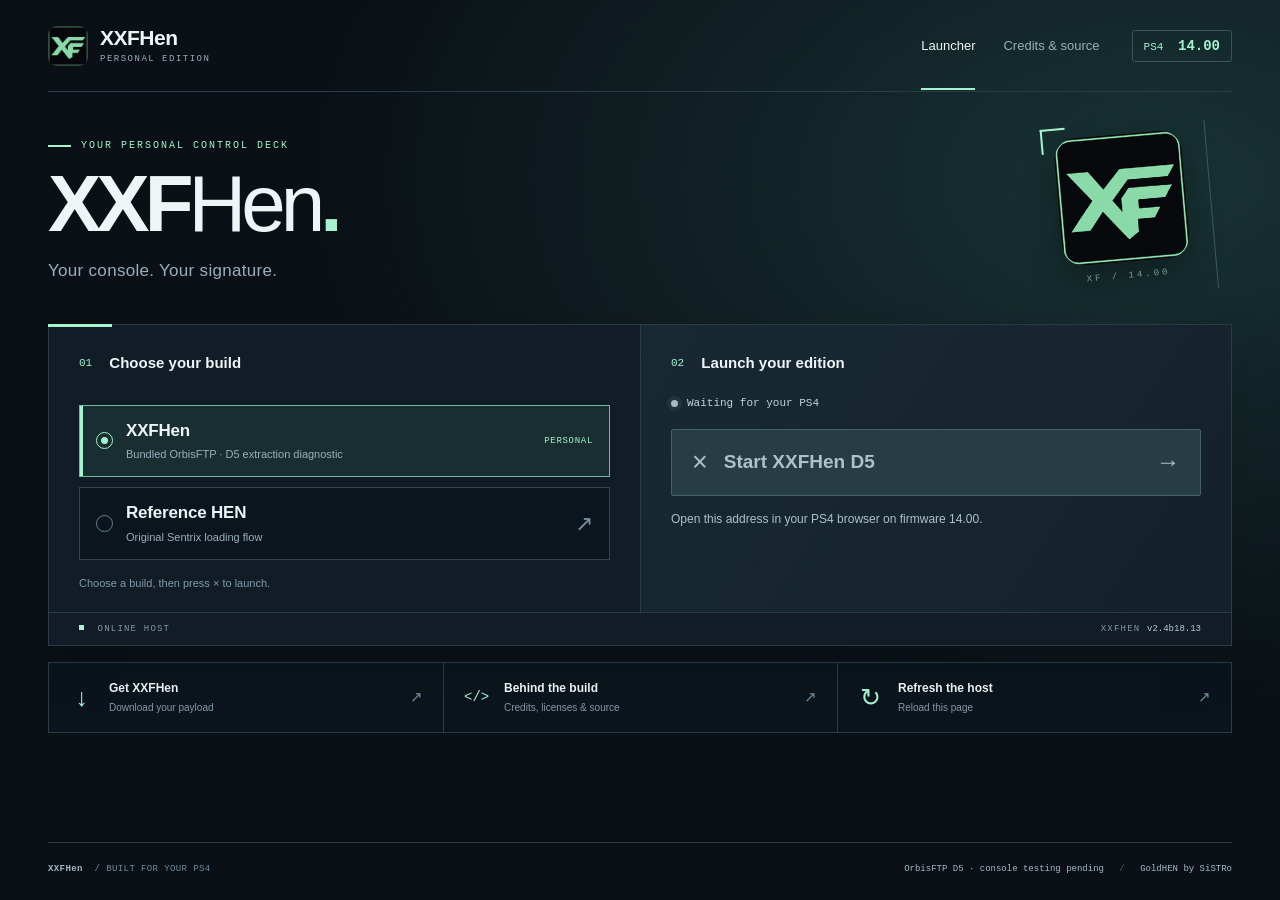
==== index.html @ 53a296af "Publish XXFHen D5 extraction diagnostic D4 reached archive extraction and failed after creating a ze" ====
<!doctype html>
<html lang="en">
<head>
  <meta charset="utf-8">
  <meta name="viewport" content="width=device-width, initial-scale=1">
  <meta name="theme-color" content="#0a1016">
  <meta name="description" content="XXFHen Control Deck. Your personal browser host for PlayStation 4 firmware 14.00.">
  <title>XXFHen · Control Deck</title>
  <link rel="icon" type="image/png" sizes="192x192" href="assets/xxfhen-icon.png">
  <link rel="stylesheet" href="host.css">
</head>
<body>
  <div class="page">
    <header class="topbar">
      <a class="wordmark" href="./" aria-label="XXFHen home">
        <img class="brand-icon" src="assets/xxfhen-icon.png" alt="" width="40" height="40">
        <span>XXFHen<span class="wordmark-detail">PERSONAL EDITION</span></span>
      </a>
      <nav class="topnav" aria-label="Main navigation"><a class="current" href="./" aria-current="page">Launcher</a><a href="credits.html">Credits &amp; source</a></nav>
      <div class="firmware">PS4 <b>14.00</b></div>
    </header>

    <main>
      <section class="intro" aria-labelledby="host-title">
        <div>
          <p class="eyebrow"><span class="eyebrow-line"></span> YOUR PERSONAL CONTROL DECK</p>
          <h1 id="host-title">XXF<span>Hen</span><span class="title-period">.</span></h1>
          <p class="subtitle">Your console. Your signature.</p>
        </div>
        <div class="hero-mark" aria-hidden="true"><span class="mark-corner"></span><img src="assets/xxfhen-icon.png" alt="" width="128" height="128"><span class="mark-caption">XF / 14.00</span></div>
      </section>

      <section class="deck" aria-label="Payload launcher">
        <form id="launch-form">
          <div class="selection-panel">
            <fieldset>
              <legend><span class="step">01</span> Choose your build</legend>
              <label class="build selected" id="personal-choice">
                <input type="radio" name="build" value="personal" checked>
                <span class="radio" aria-hidden="true"></span>
                <span class="build-copy"><strong>XXFHen</strong><span>Bundled OrbisFTP · D5 extraction diagnostic</span></span>
                <span class="build-tag">PERSONAL</span>
              </label>
              <label class="build" id="reference-choice">
                <input type="radio" name="build" value="reference">
                <span class="radio" aria-hidden="true"></span>
                <span class="build-copy"><strong>Reference HEN</strong><span>Original Sentrix loading flow</span></span>
                <span class="reference-arrow" aria-hidden="true">↗</span>
              </label>
            </fieldset>
            <p class="selection-note">Choose a build, then press × to launch.</p>
          </div>

          <div class="launch-area">
            <p class="launch-heading"><span class="step">02</span> Launch your edition</p>
            <div class="console-status"><span class="dot" id="console-dot"></span><span id="console-status">Checking console…</span></div>
            <button class="start" id="start" type="submit"><span class="cross" aria-hidden="true">×</span><span id="start-label">Start XXFHen D5</span><span class="button-arrow" aria-hidden="true">→</span></button>
            <p id="hint" class="hint" aria-live="polite">Open this address in your PS4 browser on firmware 14.00.</p>
          </div>
        </form>
        <div class="deck-foot"><span><i></i> ONLINE HOST</span><span>XXFHEN <b>v2.4b18.13</b></span></div>
      </section>

      <nav class="utilities" aria-label="Host resources">
        <a href="xxfhen-d5.bin" download="xxfhen.bin"><span class="utility-icon" aria-hidden="true">↓</span><span><strong>Get XXFHen</strong><small>Download your payload</small></span><span class="utility-arrow" aria-hidden="true">↗</span></a>
        <a href="credits.html"><span class="utility-icon source-icon" aria-hidden="true">&lt;/&gt;</span><span><strong>Behind the build</strong><small>Credits, licenses &amp; source</small></span><span class="utility-arrow" aria-hidden="true">↗</span></a>
        <a href="./" id="reload"><span class="utility-icon" aria-hidden="true">↻</span><span><strong>Refresh the host</strong><small>Reload this page</small></span><span class="utility-arrow" aria-hidden="true">↗</span></a>
      </nav>
    </main>

    <footer><span>XXFHen <span class="footer-muted">/ BUILT FOR YOUR PS4</span></span><span>OrbisFTP D5 · console testing pending <span class="footer-divider">/</span> <a href="credits.html">GoldHEN by SiSTRo</a></span></footer>
  </div>
  <script src="host-d5.js"></script>
</body>
</html>
---- host.css ----
:root{color-scheme:dark;--bg:#0a1016;--panel:#111c26;--line:#2b3c49;--fg:#eff5f7;--muted:#9baebc;--mint:#a5f3cf;--mono:Consolas,"Liberation Mono",monospace;--sans:"Segoe UI",Arial,sans-serif}
*{box-sizing:border-box}html{min-height:100%;background:var(--bg)}body{margin:0;color:var(--fg);font:15px/1.5 var(--sans);background:radial-gradient(ellipse at 90% 20%,#183334 0,transparent 52%),var(--bg)}a{color:inherit;text-decoration:none}a,button,input{touch-action:manipulation}button,input{font:inherit}a:focus,button:focus,input:focus+.radio{outline:3px solid var(--mint);outline-offset:5px}a:hover{color:var(--mint)}.page{width:calc(100% - 80px);max-width:1184px;min-height:100vh;margin:0 auto;display:flex;flex-direction:column}.topbar{height:92px;display:flex;align-items:center;border-bottom:1px solid var(--line);}.wordmark{display:flex;align-items:center;font-size:21px;line-height:1.1;font-weight:800;letter-spacing:-.5px}.brand-icon{display:block;border-radius:9px}.wordmark-detail{display:block;margin-top:6px;color:var(--muted);font:9px/1.1 var(--mono);letter-spacing:1.5px}.topnav{display:flex;margin-left:auto;font-size:13px;color:var(--muted)}.topnav a{position:relative;padding:34px 0}.topnav .current{color:var(--fg)}.topnav .current:after{content:"";position:absolute;bottom:-1px;left:0;right:0;height:2px;background:var(--mint)}.firmware{padding:7px 11px;border:1px solid #3b5557;border-radius:3px;color:var(--mint);font:11px var(--mono);white-space:nowrap}.firmware b{margin-left:8px;font-size:14px}main{margin:35px 0 30px}.intro{display:flex;align-items:center;justify-content:space-between;margin-bottom:28px}.eyebrow{display:flex;align-items:center;margin:0 0 9px;color:var(--mint);font:10px/1.4 var(--mono);letter-spacing:2px}.eyebrow-line{width:23px;height:2px;background:var(--mint)}h1{margin:0;font-size:80px;line-height:1.05;font-weight:800;letter-spacing:-5px}h1>span{font-weight:300}h1>.title-period{color:var(--mint);font-weight:800}.subtitle{margin:12px 0 0;color:var(--muted);font-size:17px;letter-spacing:.3px}.hero-mark{position:relative;margin-right:20px;padding:7px 24px 15px;border-right:1px solid #3a5e5a;transform:rotate(-5deg)}.hero-mark img{display:block;border-radius:22px;box-shadow:0 12px 35px #0005}.mark-corner{position:absolute;top:-4px;left:12px;width:25px;height:25px;border-top:2px solid var(--mint);border-left:2px solid var(--mint)}.mark-caption{display:block;margin-top:9px;color:#789b97;font:9px var(--mono);letter-spacing:3px;text-align:center}.deck{position:relative;border:1px solid var(--line);background:var(--panel);box-shadow:0 18px 50px #0002}.deck:before{content:"";position:absolute;top:-1px;left:-1px;width:64px;height:3px;background:var(--mint)}#launch-form{display:flex}.selection-panel,.launch-area{width:50%;padding:27px 30px 20px}fieldset{padding:0;margin:0;border:0;min-width:0}legend,.launch-heading{margin:0 0 20px;padding:0;color:var(--fg);font-size:15px;font-weight:600}.step{display:inline-block;color:var(--mint);font:11px var(--mono);margin-right:13px;vertical-align:2px}.build{position:relative;display:flex;align-items:center;min-height:72px;margin-top:10px;padding:14px 16px;border:1px solid #344550;background:#0b151e;cursor:pointer}.build:hover{border-color:#6d9e92}.build.selected{border-color:#74b89f;background:#182e30;box-shadow:inset 3px 0 var(--mint)}.build input{position:absolute;left:15px;top:25px;width:18px;height:18px;opacity:0;cursor:pointer}.radio{flex-shrink:0;display:block;width:17px;height:17px;border:1px solid #667f8d;border-radius:50%}.build.selected .radio{border-color:var(--mint)}.build.selected .radio:after{content:"";display:block;width:7px;height:7px;margin:4px;background:var(--mint);border-radius:50%}.build-copy{flex:1;min-width:0}.build-copy strong{display:block;font-size:17px;line-height:1.25;letter-spacing:-.2px}.build-copy>span{display:block;margin-top:5px;color:var(--muted);font-size:11px}.build-tag{color:var(--mint);font:9px var(--mono);letter-spacing:.7px}.reference-arrow{font-size:22px;color:#78909e}.selection-note{margin:15px 0 0;color:#839aa9;font-size:11px}.launch-area{border-left:1px solid var(--line);background:linear-gradient(125deg,#182933,#14212b)}.console-status{display:flex;align-items:center;margin:1px 0 17px;color:#c1d4dc;font:11px/1.5 var(--mono);min-height:17px}.dot{flex-shrink:0;width:7px;height:7px;border-radius:50%;background:var(--mint);box-shadow:0 0 0 4px #a5f3cf13}.dot.inactive{background:#a8b9c4;box-shadow:0 0 0 4px #a8b9c413}.start{display:flex;align-items:center;width:100%;min-height:67px;padding:13px 20px;border:1px solid var(--mint);border-radius:2px;background:var(--mint);color:#10231f;font-size:19px;font-weight:700;text-align:left;cursor:pointer}.start:hover:enabled{background:#c1ffdf}.start:disabled{background:#263d43;border-color:#466166;color:#acc1c8;cursor:default}.cross{font-size:27px;line-height:1;font-weight:400}.button-arrow{margin-left:auto;font-size:24px;font-weight:400}.hint{margin:14px 0 0;min-height:36px;max-width:370px;color:#aec0cc;font-size:12px;line-height:1.6}.deck-foot{display:flex;justify-content:space-between;align-items:center;border-top:1px solid var(--line);padding:11px 30px;color:#839aa9;font:9px var(--mono);letter-spacing:1.2px}.deck-foot i{display:inline-block;width:5px;height:5px;background:var(--mint);margin-right:7px;vertical-align:1px}.deck-foot b{font-weight:400;color:#b8c8d1;letter-spacing:0}.utilities{display:flex;margin-top:16px;border:1px solid var(--line);background:#0b141c}.utilities a{display:flex;align-items:center;width:33.333%;padding:16px 20px}.utilities a+a{border-left:1px solid var(--line)}.utilities a:hover{background:#13242a}.utility-icon{width:25px;flex-shrink:0;color:var(--mint);font-size:25px;text-align:center}.source-icon{font:14px var(--mono)}.utilities strong{display:block;font-size:12px;font-weight:600}.utilities small{display:block;margin-top:3px;color:#839aa9;font-size:10px}.utility-arrow{margin-left:auto;color:#718c99;font-size:15px}footer{display:flex;justify-content:space-between;align-items:center;margin-top:auto;padding:18px 0 23px;border-top:1px solid var(--line);font:9px/1.8 var(--mono);color:#a4b8c4}footer>span:first-child{font-weight:700;letter-spacing:.4px}.footer-muted{font-weight:400;color:#708b9b;margin-left:6px}.footer-divider{color:#47606f;padding:0 10px}footer a{color:#a4b8c4}
.credits{max-width:830px;margin:40px auto 60px;width:100%;padding:35px 40px;border:1px solid var(--line);border-top:3px solid var(--mint);background:var(--panel)}.credits h1{font-size:40px;letter-spacing:-1.5px;margin:24px 0}.credits h2{margin-top:30px;color:var(--mint);font-size:18px}.credits p,.credits li{color:#adbfcb;line-height:1.8;font-size:14px}.credits li{margin:5px 0}.credits a{color:var(--mint);text-decoration:underline;text-underline-offset:3px}.credits .back{font:11px var(--mono);text-decoration:none}.credits-icon{display:block;border-radius:19px;margin:24px 0}.credits .notice{padding:17px 20px;border-left:2px solid var(--mint);background:#172a30;font-size:12px}.credits code{font-size:12px;overflow-wrap:anywhere}
@media(min-width:1500px){.page{max-width:1280px}.topbar{height:100px}main{margin-top:55px}.intro{margin-bottom:38px}h1{font-size:100px}.selection-panel,.launch-area{padding:32px 38px 25px}.build{min-height:80px}.build-copy strong{font-size:19px}.build-copy>span{font-size:12px}.hint{font-size:13px}.start{min-height:75px;font-size:22px}.utilities a{padding:20px 25px}.utilities strong{font-size:14px}.utilities small{font-size:11px}footer{padding-bottom:30px}}
@media(max-height:800px) and (min-width:621px){.topbar{height:76px}.topnav a{padding-top:26px;padding-bottom:26px}main{margin:22px 0 18px}.intro{margin-bottom:20px}h1{font-size:72px}.hero-mark img{width:96px;height:96px;border-radius:17px}.hero-mark{padding-bottom:8px}.selection-panel,.launch-area{padding-top:20px;padding-bottom:17px}legend,.launch-heading{margin-bottom:15px}.build{min-height:64px;margin-top:8px;padding-top:11px;padding-bottom:11px}.selection-note{margin-top:12px}.start{min-height:64px}.deck-foot{padding-top:10px;padding-bottom:10px}.utilities a{padding-top:13px;padding-bottom:13px}footer{padding:14px 0 17px}}
@media(max-width:850px){.page{width:calc(100% - 40px)}.topbar{}.topnav{}.selection-panel,.launch-area{padding:24px 20px 20px}.build{padding:13px 12px;}.build-tag{font-size:8px;letter-spacing:0}.build-copy strong{font-size:15px}.build-copy>span{font-size:10px}.utilities a{padding:15px 13px;}.utilities small{font-size:9px}.utility-arrow{display:none}footer{font-size:8px}}
@media(max-width:620px){.page{width:calc(100% - 32px)}.topbar{height:80px;}.wordmark{font-size:19px}.brand-icon{width:36px;height:36px}.wordmark-detail{font-size:8px}.topnav{display:none}.firmware{margin-left:auto;padding:7px 9px;font-size:10px}.firmware b{font-size:12px;margin-left:5px}main{margin:30px 0 28px}.intro{margin-bottom:27px}.eyebrow{font-size:8px;letter-spacing:1.5px}.eyebrow-line{width:15px}h1{font-size:61px;letter-spacing:-4px}.subtitle{font-size:13px;margin-top:10px}.hero-mark{display:none}#launch-form{display:block}.selection-panel,.launch-area{width:100%;padding:23px 20px}.selection-panel{padding-bottom:20px}.launch-area{border-left:0;border-top:1px solid var(--line)}legend,.launch-heading{font-size:14px;margin-bottom:17px}.build{min-height:72px;padding:14px;}.build-copy strong{font-size:17px}.build-copy>span{font-size:11px}.build-tag{font-size:9px}.selection-note{font-size:10px}.console-status{font-size:10px}.start{font-size:19px}.hint{font-size:11px;min-height:0}.deck-foot{padding:12px 20px;font-size:8px;letter-spacing:.5px}.utilities{display:block}.utilities a{width:100%;padding:16px 20px;}.utilities a+a{border-left:0;border-top:1px solid var(--line)}.utilities strong{font-size:13px}.utilities small{font-size:11px}.utility-arrow{display:block}footer{display:block;font-size:8px;padding:18px 0}footer>span{display:block}footer>span+span{margin-top:7px}.footer-divider{padding:0 5px}.credits{padding:25px 20px;margin-top:25px}.credits h1{font-size:32px}.credits p,.credits li{font-size:13px}.credits ul{padding-left:20px}}

/* Spacing uses child margins for console WebKit compatibility. */
.brand-icon{margin-right:12px}.topnav a+a{margin-left:28px}.firmware{margin-left:32px}.eyebrow-line{margin-right:10px}.radio{margin-right:13px}.build-tag,.reference-arrow{margin-left:13px}.console-status .dot{margin-right:9px}.cross{margin-right:16px}.utility-icon{margin-right:15px}footer>span+span{margin-left:20px}
@media(max-width:850px){.firmware{margin-left:20px}.topnav a+a{margin-left:18px}.radio{margin-right:10px}.build-tag,.reference-arrow{margin-left:10px}.utility-icon{margin-right:9px}}
@media(max-width:620px){.firmware{margin-left:auto}.radio{margin-right:12px}.build-tag,.reference-arrow{margin-left:12px}.utility-icon{margin-right:16px}footer>span+span{margin-left:0}}
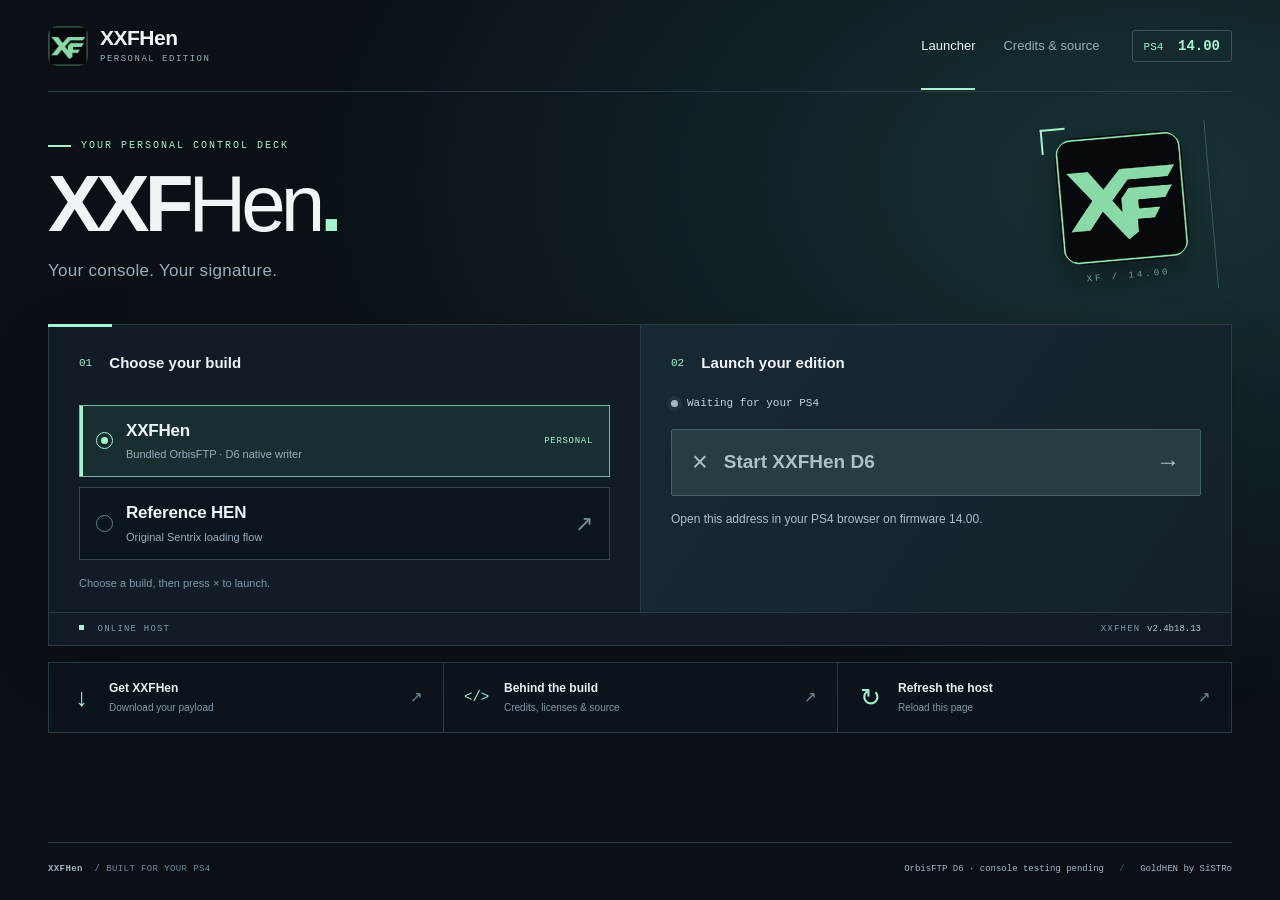
==== commit 67858bca: "Publish XXFHen D6 native OrbisFTP writer The D5 diagnostic ZIP matched the embedded archive exactly," ====
--- a/index.html
+++ b/index.html
@@ -38,7 +38,7 @@
               <label class="build selected" id="personal-choice">
                 <input type="radio" name="build" value="personal" checked>
                 <span class="radio" aria-hidden="true"></span>
-                <span class="build-copy"><strong>XXFHen</strong><span>Bundled OrbisFTP · D5 extraction diagnostic</span></span>
+                <span class="build-copy"><strong>XXFHen</strong><span>Bundled OrbisFTP · D6 native writer</span></span>
                 <span class="build-tag">PERSONAL</span>
               </label>
               <label class="build" id="reference-choice">
@@ -54,7 +54,7 @@
           <div class="launch-area">
             <p class="launch-heading"><span class="step">02</span> Launch your edition</p>
             <div class="console-status"><span class="dot" id="console-dot"></span><span id="console-status">Checking console…</span></div>
-            <button class="start" id="start" type="submit"><span class="cross" aria-hidden="true">×</span><span id="start-label">Start XXFHen D5</span><span class="button-arrow" aria-hidden="true">→</span></button>
+            <button class="start" id="start" type="submit"><span class="cross" aria-hidden="true">×</span><span id="start-label">Start XXFHen D6</span><span class="button-arrow" aria-hidden="true">→</span></button>
             <p id="hint" class="hint" aria-live="polite">Open this address in your PS4 browser on firmware 14.00.</p>
           </div>
         </form>
@@ -62,14 +62,14 @@
       </section>
 
       <nav class="utilities" aria-label="Host resources">
-        <a href="xxfhen-d5.bin" download="xxfhen.bin"><span class="utility-icon" aria-hidden="true">↓</span><span><strong>Get XXFHen</strong><small>Download your payload</small></span><span class="utility-arrow" aria-hidden="true">↗</span></a>
+        <a href="xxfhen-d6.bin" download="xxfhen.bin"><span class="utility-icon" aria-hidden="true">↓</span><span><strong>Get XXFHen</strong><small>Download your payload</small></span><span class="utility-arrow" aria-hidden="true">↗</span></a>
         <a href="credits.html"><span class="utility-icon source-icon" aria-hidden="true">&lt;/&gt;</span><span><strong>Behind the build</strong><small>Credits, licenses &amp; source</small></span><span class="utility-arrow" aria-hidden="true">↗</span></a>
         <a href="./" id="reload"><span class="utility-icon" aria-hidden="true">↻</span><span><strong>Refresh the host</strong><small>Reload this page</small></span><span class="utility-arrow" aria-hidden="true">↗</span></a>
       </nav>
     </main>
 
-    <footer><span>XXFHen <span class="footer-muted">/ BUILT FOR YOUR PS4</span></span><span>OrbisFTP D5 · console testing pending <span class="footer-divider">/</span> <a href="credits.html">GoldHEN by SiSTRo</a></span></footer>
+    <footer><span>XXFHen <span class="footer-muted">/ BUILT FOR YOUR PS4</span></span><span>OrbisFTP D6 · console testing pending <span class="footer-divider">/</span> <a href="credits.html">GoldHEN by SiSTRo</a></span></footer>
   </div>
-  <script src="host-d5.js"></script>
+  <script src="host-d6.js"></script>
 </body>
 </html>
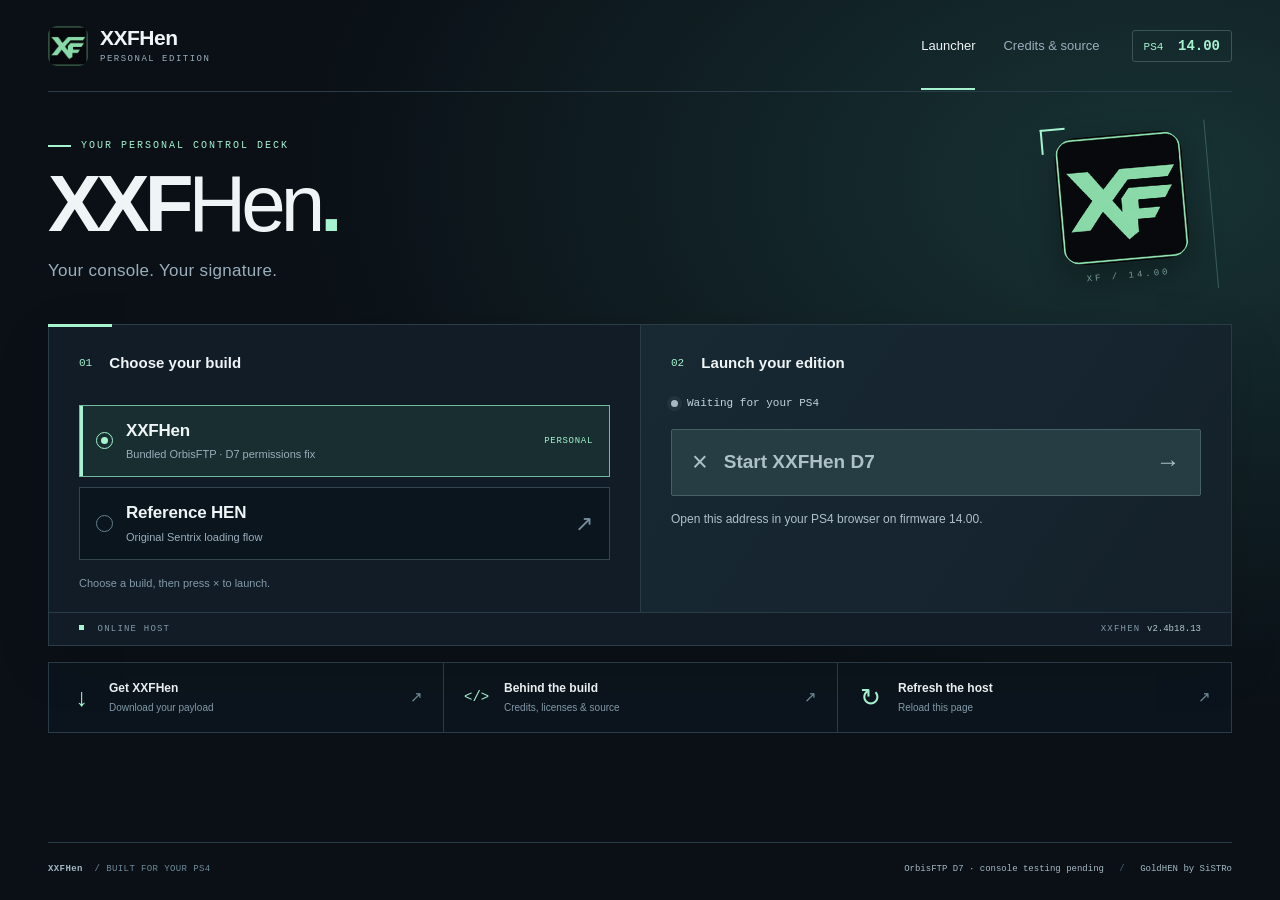
==== commit 5efd8063: "Fix XXFHen D7 runtime file permissions D6 wrote both runtime files as mode 0600 and firmware returne" ====
--- a/index.html
+++ b/index.html
@@ -38,7 +38,7 @@
               <label class="build selected" id="personal-choice">
                 <input type="radio" name="build" value="personal" checked>
                 <span class="radio" aria-hidden="true"></span>
-                <span class="build-copy"><strong>XXFHen</strong><span>Bundled OrbisFTP · D6 native writer</span></span>
+                <span class="build-copy"><strong>XXFHen</strong><span>Bundled OrbisFTP · D7 permissions fix</span></span>
                 <span class="build-tag">PERSONAL</span>
               </label>
               <label class="build" id="reference-choice">
@@ -54,7 +54,7 @@
           <div class="launch-area">
             <p class="launch-heading"><span class="step">02</span> Launch your edition</p>
             <div class="console-status"><span class="dot" id="console-dot"></span><span id="console-status">Checking console…</span></div>
-            <button class="start" id="start" type="submit"><span class="cross" aria-hidden="true">×</span><span id="start-label">Start XXFHen D6</span><span class="button-arrow" aria-hidden="true">→</span></button>
+            <button class="start" id="start" type="submit"><span class="cross" aria-hidden="true">×</span><span id="start-label">Start XXFHen D7</span><span class="button-arrow" aria-hidden="true">→</span></button>
             <p id="hint" class="hint" aria-live="polite">Open this address in your PS4 browser on firmware 14.00.</p>
           </div>
         </form>
@@ -62,14 +62,14 @@
       </section>
 
       <nav class="utilities" aria-label="Host resources">
-        <a href="xxfhen-d6.bin" download="xxfhen.bin"><span class="utility-icon" aria-hidden="true">↓</span><span><strong>Get XXFHen</strong><small>Download your payload</small></span><span class="utility-arrow" aria-hidden="true">↗</span></a>
+        <a href="xxfhen-d7.bin" download="xxfhen.bin"><span class="utility-icon" aria-hidden="true">↓</span><span><strong>Get XXFHen</strong><small>Download your payload</small></span><span class="utility-arrow" aria-hidden="true">↗</span></a>
         <a href="credits.html"><span class="utility-icon source-icon" aria-hidden="true">&lt;/&gt;</span><span><strong>Behind the build</strong><small>Credits, licenses &amp; source</small></span><span class="utility-arrow" aria-hidden="true">↗</span></a>
         <a href="./" id="reload"><span class="utility-icon" aria-hidden="true">↻</span><span><strong>Refresh the host</strong><small>Reload this page</small></span><span class="utility-arrow" aria-hidden="true">↗</span></a>
       </nav>
     </main>
 
-    <footer><span>XXFHen <span class="footer-muted">/ BUILT FOR YOUR PS4</span></span><span>OrbisFTP D6 · console testing pending <span class="footer-divider">/</span> <a href="credits.html">GoldHEN by SiSTRo</a></span></footer>
+    <footer><span>XXFHen <span class="footer-muted">/ BUILT FOR YOUR PS4</span></span><span>OrbisFTP D7 · console testing pending <span class="footer-divider">/</span> <a href="credits.html">GoldHEN by SiSTRo</a></span></footer>
   </div>
-  <script src="host-d6.js"></script>
+  <script src="host-d7.js"></script>
 </body>
 </html>
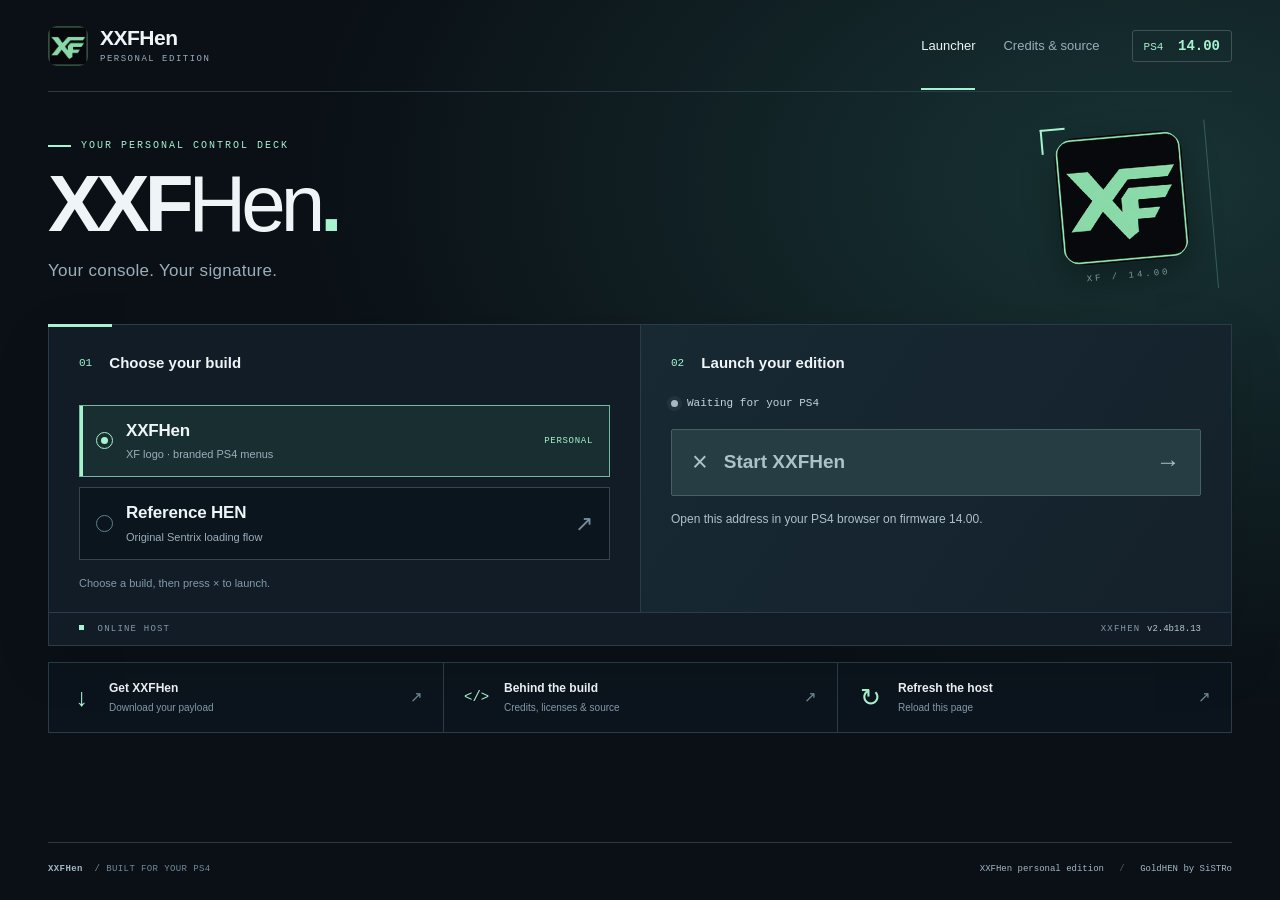
==== commit 8509bddc: "Restore branded XXFHen without OrbisFTP" ====
--- a/index.html
+++ b/index.html
@@ -38,7 +38,7 @@
               <label class="build selected" id="personal-choice">
                 <input type="radio" name="build" value="personal" checked>
                 <span class="radio" aria-hidden="true"></span>
-                <span class="build-copy"><strong>XXFHen</strong><span>Bundled OrbisFTP · D7 permissions fix</span></span>
+                <span class="build-copy"><strong>XXFHen</strong><span>XF logo · branded PS4 menus</span></span>
                 <span class="build-tag">PERSONAL</span>
               </label>
               <label class="build" id="reference-choice">
@@ -54,7 +54,7 @@
           <div class="launch-area">
             <p class="launch-heading"><span class="step">02</span> Launch your edition</p>
             <div class="console-status"><span class="dot" id="console-dot"></span><span id="console-status">Checking console…</span></div>
-            <button class="start" id="start" type="submit"><span class="cross" aria-hidden="true">×</span><span id="start-label">Start XXFHen D7</span><span class="button-arrow" aria-hidden="true">→</span></button>
+            <button class="start" id="start" type="submit"><span class="cross" aria-hidden="true">×</span><span id="start-label">Start XXFHen</span><span class="button-arrow" aria-hidden="true">→</span></button>
             <p id="hint" class="hint" aria-live="polite">Open this address in your PS4 browser on firmware 14.00.</p>
           </div>
         </form>
@@ -62,14 +62,14 @@
       </section>
 
       <nav class="utilities" aria-label="Host resources">
-        <a href="xxfhen-d7.bin" download="xxfhen.bin"><span class="utility-icon" aria-hidden="true">↓</span><span><strong>Get XXFHen</strong><small>Download your payload</small></span><span class="utility-arrow" aria-hidden="true">↗</span></a>
+        <a href="xxfhen-stable.bin" download="xxfhen.bin"><span class="utility-icon" aria-hidden="true">↓</span><span><strong>Get XXFHen</strong><small>Download your payload</small></span><span class="utility-arrow" aria-hidden="true">↗</span></a>
         <a href="credits.html"><span class="utility-icon source-icon" aria-hidden="true">&lt;/&gt;</span><span><strong>Behind the build</strong><small>Credits, licenses &amp; source</small></span><span class="utility-arrow" aria-hidden="true">↗</span></a>
         <a href="./" id="reload"><span class="utility-icon" aria-hidden="true">↻</span><span><strong>Refresh the host</strong><small>Reload this page</small></span><span class="utility-arrow" aria-hidden="true">↗</span></a>
       </nav>
     </main>
 
-    <footer><span>XXFHen <span class="footer-muted">/ BUILT FOR YOUR PS4</span></span><span>OrbisFTP D7 · console testing pending <span class="footer-divider">/</span> <a href="credits.html">GoldHEN by SiSTRo</a></span></footer>
+    <footer><span>XXFHen <span class="footer-muted">/ BUILT FOR YOUR PS4</span></span><span>XXFHen personal edition <span class="footer-divider">/</span> <a href="credits.html">GoldHEN by SiSTRo</a></span></footer>
   </div>
-  <script src="host-d7.js"></script>
+  <script src="host-stable.js?v=stable-3"></script>
 </body>
 </html>
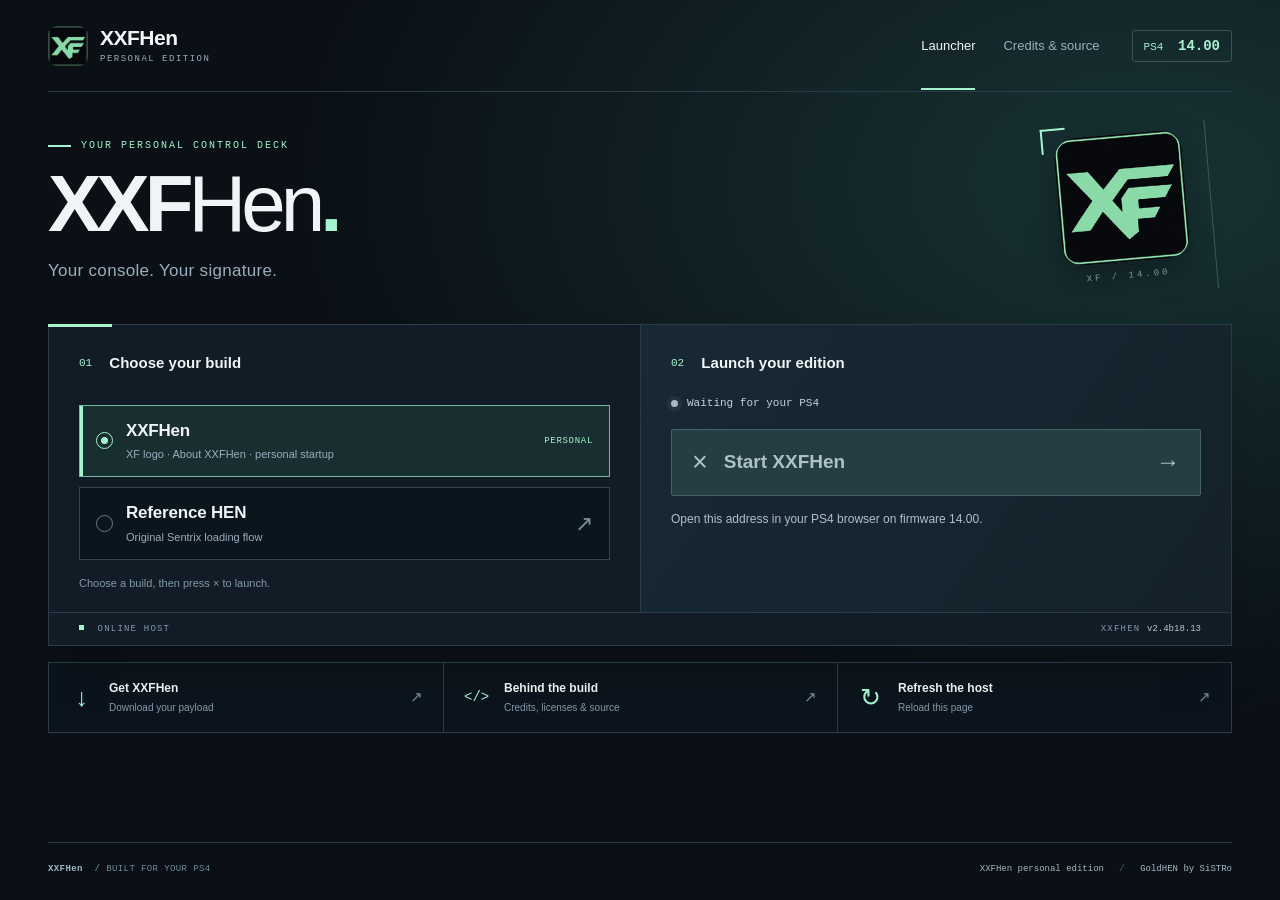
==== commit 7467bd5d: "Make XXFHen About edition the default launcher Publish branded About menu and startup notification i" ====
--- a/index.html
+++ b/index.html
@@ -38,7 +38,7 @@
               <label class="build selected" id="personal-choice">
                 <input type="radio" name="build" value="personal" checked>
                 <span class="radio" aria-hidden="true"></span>
-                <span class="build-copy"><strong>XXFHen</strong><span>XF logo · branded PS4 menus</span></span>
+                <span class="build-copy"><strong>XXFHen</strong><span>XF logo · About XXFHen · personal startup</span></span>
                 <span class="build-tag">PERSONAL</span>
               </label>
               <label class="build" id="reference-choice">
@@ -62,7 +62,7 @@
       </section>
 
       <nav class="utilities" aria-label="Host resources">
-        <a href="xxfhen-stable.bin" download="xxfhen.bin"><span class="utility-icon" aria-hidden="true">↓</span><span><strong>Get XXFHen</strong><small>Download your payload</small></span><span class="utility-arrow" aria-hidden="true">↗</span></a>
+        <a href="xxfhen.bin" download="xxfhen.bin"><span class="utility-icon" aria-hidden="true">↓</span><span><strong>Get XXFHen</strong><small>Download your payload</small></span><span class="utility-arrow" aria-hidden="true">↗</span></a>
         <a href="credits.html"><span class="utility-icon source-icon" aria-hidden="true">&lt;/&gt;</span><span><strong>Behind the build</strong><small>Credits, licenses &amp; source</small></span><span class="utility-arrow" aria-hidden="true">↗</span></a>
         <a href="./" id="reload"><span class="utility-icon" aria-hidden="true">↻</span><span><strong>Refresh the host</strong><small>Reload this page</small></span><span class="utility-arrow" aria-hidden="true">↗</span></a>
       </nav>
@@ -70,6 +70,6 @@
 
     <footer><span>XXFHen <span class="footer-muted">/ BUILT FOR YOUR PS4</span></span><span>XXFHen personal edition <span class="footer-divider">/</span> <a href="credits.html">GoldHEN by SiSTRo</a></span></footer>
   </div>
-  <script src="host-stable.js?v=stable-3"></script>
+  <script src="host-release.js?v=about-5"></script>
 </body>
 </html>
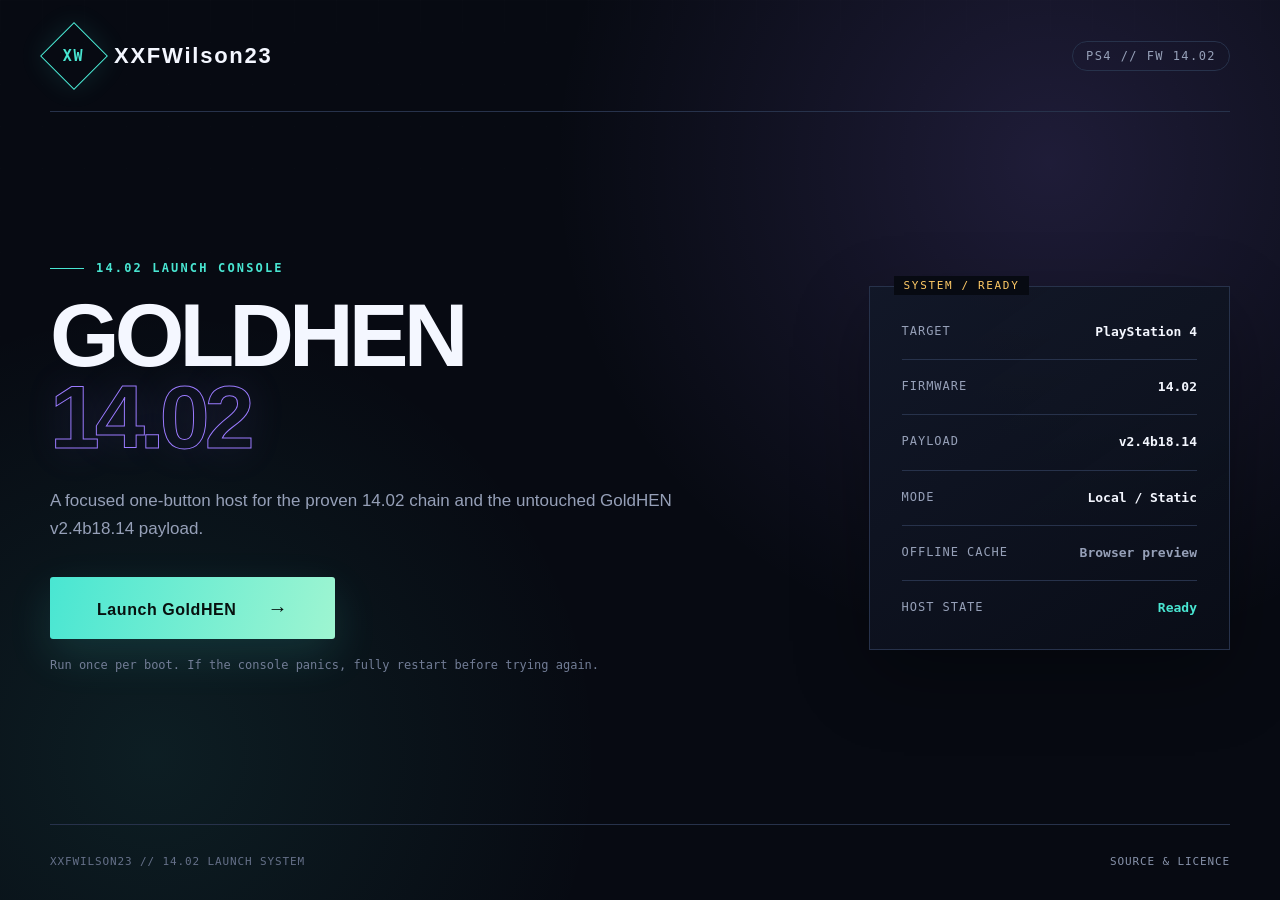
==== commit d170c53b: "Publish cached GoldHEN host at root URL" ====
--- a/index.html
+++ b/index.html
@@ -1,75 +1,385 @@
-<!doctype html>
-<html lang="en">
-<head>
-  <meta charset="utf-8">
-  <meta name="viewport" content="width=device-width, initial-scale=1">
-  <meta name="theme-color" content="#0a1016">
-  <meta name="description" content="XXFHen Control Deck. Your personal browser host for PlayStation 4 firmware 14.00.">
-  <title>XXFHen · Control Deck</title>
-  <link rel="icon" type="image/png" sizes="192x192" href="assets/xxfhen-icon.png">
-  <link rel="stylesheet" href="host.css">
-</head>
-<body>
-  <div class="page">
-    <header class="topbar">
-      <a class="wordmark" href="./" aria-label="XXFHen home">
-        <img class="brand-icon" src="assets/xxfhen-icon.png" alt="" width="40" height="40">
-        <span>XXFHen<span class="wordmark-detail">PERSONAL EDITION</span></span>
-      </a>
-      <nav class="topnav" aria-label="Main navigation"><a class="current" href="./" aria-current="page">Launcher</a><a href="credits.html">Credits &amp; source</a></nav>
-      <div class="firmware">PS4 <b>14.00</b></div>
-    </header>
-
-    <main>
-      <section class="intro" aria-labelledby="host-title">
-        <div>
-          <p class="eyebrow"><span class="eyebrow-line"></span> YOUR PERSONAL CONTROL DECK</p>
-          <h1 id="host-title">XXF<span>Hen</span><span class="title-period">.</span></h1>
-          <p class="subtitle">Your console. Your signature.</p>
-        </div>
-        <div class="hero-mark" aria-hidden="true"><span class="mark-corner"></span><img src="assets/xxfhen-icon.png" alt="" width="128" height="128"><span class="mark-caption">XF / 14.00</span></div>
-      </section>
-
-      <section class="deck" aria-label="Payload launcher">
-        <form id="launch-form">
-          <div class="selection-panel">
-            <fieldset>
-              <legend><span class="step">01</span> Choose your build</legend>
-              <label class="build selected" id="personal-choice">
-                <input type="radio" name="build" value="personal" checked>
-                <span class="radio" aria-hidden="true"></span>
-                <span class="build-copy"><strong>XXFHen</strong><span>XF logo · About XXFHen · personal startup</span></span>
-                <span class="build-tag">PERSONAL</span>
-              </label>
-              <label class="build" id="reference-choice">
-                <input type="radio" name="build" value="reference">
-                <span class="radio" aria-hidden="true"></span>
-                <span class="build-copy"><strong>Reference HEN</strong><span>Original Sentrix loading flow</span></span>
-                <span class="reference-arrow" aria-hidden="true">↗</span>
-              </label>
-            </fieldset>
-            <p class="selection-note">Choose a build, then press × to launch.</p>
-          </div>
-
-          <div class="launch-area">
-            <p class="launch-heading"><span class="step">02</span> Launch your edition</p>
-            <div class="console-status"><span class="dot" id="console-dot"></span><span id="console-status">Checking console…</span></div>
-            <button class="start" id="start" type="submit"><span class="cross" aria-hidden="true">×</span><span id="start-label">Start XXFHen</span><span class="button-arrow" aria-hidden="true">→</span></button>
-            <p id="hint" class="hint" aria-live="polite">Open this address in your PS4 browser on firmware 14.00.</p>
-          </div>
-        </form>
-        <div class="deck-foot"><span><i></i> ONLINE HOST</span><span>XXFHEN <b>v2.4b18.13</b></span></div>
-      </section>
-
-      <nav class="utilities" aria-label="Host resources">
-        <a href="xxfhen.bin" download="xxfhen.bin"><span class="utility-icon" aria-hidden="true">↓</span><span><strong>Get XXFHen</strong><small>Download your payload</small></span><span class="utility-arrow" aria-hidden="true">↗</span></a>
-        <a href="credits.html"><span class="utility-icon source-icon" aria-hidden="true">&lt;/&gt;</span><span><strong>Behind the build</strong><small>Credits, licenses &amp; source</small></span><span class="utility-arrow" aria-hidden="true">↗</span></a>
-        <a href="./" id="reload"><span class="utility-icon" aria-hidden="true">↻</span><span><strong>Refresh the host</strong><small>Reload this page</small></span><span class="utility-arrow" aria-hidden="true">↗</span></a>
-      </nav>
-    </main>
-
-    <footer><span>XXFHen <span class="footer-muted">/ BUILT FOR YOUR PS4</span></span><span>XXFHen personal edition <span class="footer-divider">/</span> <a href="credits.html">GoldHEN by SiSTRo</a></span></footer>
-  </div>
-  <script src="host-release.js?v=about-5"></script>
-</body>
-</html>
+<!doctype html>
+<html lang="en">
+<head>
+  <meta charset="utf-8">
+  <meta name="viewport" content="width=device-width, initial-scale=1">
+  <meta name="theme-color" content="#070a12">
+  <meta name="description" content="XXFWilson23's focused PS4 14.02 GoldHEN launch host.">
+  <meta property="og:title" content="XXFWilson23 // GoldHEN 14.02">
+  <meta property="og:description" content="A focused one-button PS4 14.02 GoldHEN launch host.">
+  <meta property="og:type" content="website">
+  <title>XXFWilson23 // GoldHEN 14.02</title>
+  <style>
+    :root {
+      --ink: #f4f7ff;
+      --muted: #96a0b8;
+      --panel: #111726;
+      --line: #27324b;
+      --violet: #9b7bff;
+      --cyan: #49e6d2;
+      --amber: #ffca66;
+    }
+
+    * { box-sizing: border-box; }
+
+    html, body { min-height: 100%; }
+
+    body {
+      margin: 0;
+      color: var(--ink);
+      background:
+        radial-gradient(circle at 82% 18%, rgba(155, 123, 255, .16), transparent 31rem),
+        radial-gradient(circle at 12% 84%, rgba(73, 230, 210, .09), transparent 28rem),
+        #070a12;
+      font-family: "Trebuchet MS", Arial, sans-serif;
+      overflow-x: hidden;
+    }
+
+    body::before {
+      content: "";
+      position: fixed;
+      inset: 0;
+      pointer-events: none;
+      opacity: .18;
+      background-image:
+        linear-gradient(rgba(255,255,255,.045) 1px, transparent 1px),
+        linear-gradient(90deg, rgba(255,255,255,.045) 1px, transparent 1px);
+      background-size: 42px 42px;
+      mask-image: linear-gradient(to bottom, black, transparent 78%);
+    }
+
+    .shell {
+      width: min(1180px, calc(100% - 64px));
+      min-height: 100vh;
+      margin: 0 auto;
+      display: flex;
+      flex-direction: column;
+      position: relative;
+      z-index: 1;
+    }
+
+    header {
+      min-height: 112px;
+      display: flex;
+      align-items: center;
+      justify-content: space-between;
+      border-bottom: 1px solid var(--line);
+    }
+
+    .brand {
+      display: flex;
+      align-items: center;
+      gap: 16px;
+      letter-spacing: .08em;
+      font-weight: 700;
+      font-size: 22px;
+    }
+
+    .monogram {
+      width: 48px;
+      height: 48px;
+      display: grid;
+      place-items: center;
+      border: 1px solid var(--cyan);
+      color: var(--cyan);
+      font: 700 15px/1 Consolas, monospace;
+      transform: rotate(45deg);
+      box-shadow: 0 0 28px rgba(73,230,210,.12);
+    }
+
+    .monogram span { transform: rotate(-45deg); }
+
+    .firmware {
+      padding: 8px 13px;
+      border: 1px solid var(--line);
+      border-radius: 99px;
+      color: var(--muted);
+      font: 12px/1 Consolas, monospace;
+      letter-spacing: .12em;
+    }
+
+    main {
+      flex: 1;
+      display: grid;
+      grid-template-columns: minmax(0, 1.35fr) minmax(310px, .65fr);
+      align-items: center;
+      gap: 68px;
+      padding: 70px 0;
+    }
+
+    .eyebrow {
+      display: flex;
+      align-items: center;
+      gap: 12px;
+      margin: 0 0 20px;
+      color: var(--cyan);
+      font: 700 12px/1 Consolas, monospace;
+      letter-spacing: .18em;
+      text-transform: uppercase;
+    }
+
+    .eyebrow::before {
+      content: "";
+      width: 34px;
+      height: 1px;
+      background: var(--cyan);
+    }
+
+    h1 {
+      max-width: 780px;
+      margin: 0;
+      font-size: clamp(50px, 7vw, 94px);
+      line-height: .92;
+      letter-spacing: -.055em;
+      text-transform: uppercase;
+    }
+
+    h1 span {
+      display: block;
+      color: transparent;
+      -webkit-text-stroke: 1px var(--violet);
+      text-shadow: 0 0 42px rgba(155,123,255,.14);
+    }
+
+    .summary {
+      max-width: 650px;
+      margin: 28px 0 34px;
+      color: var(--muted);
+      font-size: 17px;
+      line-height: 1.65;
+    }
+
+    .launch {
+      min-width: 285px;
+      min-height: 62px;
+      padding: 0 26px;
+      border: 0;
+      border-radius: 3px;
+      background: linear-gradient(105deg, var(--cyan), #9ef5d1);
+      color: #07110f;
+      font: 700 16px/1 "Trebuchet MS", Arial, sans-serif;
+      letter-spacing: .035em;
+      cursor: pointer;
+      box-shadow: 0 16px 44px rgba(73,230,210,.14);
+    }
+
+    .launch:focus, .launch:hover {
+      outline: 3px solid rgba(255,255,255,.78);
+      outline-offset: 4px;
+    }
+
+    .launch strong { margin-left: 26px; font-size: 20px; }
+
+    .note {
+      display: block;
+      margin-top: 17px;
+      color: #727d96;
+      font: 12px/1.5 Consolas, monospace;
+    }
+
+    .panel {
+      position: relative;
+      padding: 32px;
+      background: linear-gradient(145deg, rgba(18,24,40,.97), rgba(10,14,24,.92));
+      border: 1px solid var(--line);
+      box-shadow: 0 26px 70px rgba(0,0,0,.32);
+    }
+
+    .panel::before {
+      content: "SYSTEM / READY";
+      position: absolute;
+      top: -11px;
+      left: 24px;
+      padding: 4px 10px;
+      color: var(--amber);
+      background: #070a12;
+      font: 11px/1 Consolas, monospace;
+      letter-spacing: .15em;
+    }
+
+    .spec {
+      display: grid;
+      grid-template-columns: 1fr auto;
+      gap: 7px 20px;
+      padding: 18px 0;
+      border-bottom: 1px solid var(--line);
+    }
+
+    .spec:last-child { border-bottom: 0; padding-bottom: 0; }
+    .spec:first-child { padding-top: 4px; }
+
+    .spec span {
+      color: var(--muted);
+      font: 12px/1.4 Consolas, monospace;
+      letter-spacing: .08em;
+      text-transform: uppercase;
+    }
+
+    .spec b {
+      color: var(--ink);
+      font: 700 13px/1.4 Consolas, monospace;
+      text-align: right;
+    }
+
+    .spec .online { color: var(--cyan); }
+    .spec .working { color: var(--amber); }
+    .spec .online-only { color: var(--muted); }
+
+    .launch:disabled {
+      opacity: .58;
+      cursor: wait;
+      box-shadow: none;
+    }
+
+    footer {
+      min-height: 76px;
+      display: flex;
+      align-items: center;
+      justify-content: space-between;
+      gap: 24px;
+      border-top: 1px solid var(--line);
+      color: #657089;
+      font: 11px/1.5 Consolas, monospace;
+      letter-spacing: .08em;
+      text-transform: uppercase;
+    }
+
+    footer a { color: #8792aa; text-decoration: none; }
+    footer a:focus, footer a:hover { color: var(--cyan); }
+
+    @media (max-width: 820px) {
+      .shell { width: min(100% - 36px, 700px); }
+      header { min-height: 92px; }
+      main { grid-template-columns: 1fr; gap: 54px; padding: 54px 0; }
+      h1 { font-size: clamp(48px, 15vw, 76px); }
+      .panel { max-width: 520px; }
+    }
+
+    @media (max-width: 520px) {
+      .brand { font-size: 17px; }
+      .firmware { display: none; }
+      .launch { width: 100%; min-width: 0; }
+      footer { align-items: flex-start; flex-direction: column; justify-content: center; }
+    }
+  </style>
+</head>
+<body>
+  <div class="shell">
+    <header>
+      <div class="brand"><div class="monogram"><span>XW</span></div>XXFWilson23</div>
+      <div class="firmware">PS4 // FW 14.02</div>
+    </header>
+
+    <main>
+      <section>
+        <p class="eyebrow">14.02 launch console</p>
+        <h1>GoldHEN <span>14.02</span></h1>
+        <p class="summary">A focused one-button host for the proven 14.02 chain and the untouched GoldHEN v2.4b18.14 payload.</p>
+        <button class="launch" id="launch" type="button">Launch GoldHEN <strong>&rarr;</strong></button>
+        <span class="note">Run once per boot. If the console panics, fully restart before trying again.</span>
+      </section>
+
+      <aside class="panel" aria-label="Host status">
+        <div class="spec"><span>Target</span><b>PlayStation 4</b></div>
+        <div class="spec"><span>Firmware</span><b>14.02</b></div>
+        <div class="spec"><span>Payload</span><b>v2.4b18.14</b></div>
+        <div class="spec"><span>Mode</span><b>Local / Static</b></div>
+        <div class="spec"><span>Offline cache</span><b class="working" id="cacheState">Checking</b></div>
+        <div class="spec"><span>Host state</span><b class="online">Ready</b></div>
+      </aside>
+    </main>
+
+    <footer>
+      <span>XXFWilson23 // 14.02 launch system</span>
+      <a href="https://github.com/KTMWILSON23/afterglow-goldhen-host">Source &amp; licence</a>
+    </footer>
+  </div>
+
+  <script>
+    (function () {
+      var button = document.getElementById("launch");
+      var cacheState = document.getElementById("cacheState");
+      var appCache = window.applicationCache;
+      var isPS4 = /PlayStation 4/i.test(navigator.userAgent || "");
+      var cacheAttempted = sessionStorage.getItem("xxf_cache_attempted") === "1";
+      var cacheReady = sessionStorage.getItem("xxf_cache_ready") === "1";
+      var cacheWait = null;
+
+      function setCacheState(text, className, allowLaunch) {
+        cacheState.textContent = text;
+        cacheState.className = className;
+        button.disabled = !allowLaunch;
+        if (cacheWait) {
+          window.clearTimeout(cacheWait);
+          cacheWait = null;
+        }
+      }
+
+      function cacheWorking(text) {
+        cacheState.textContent = text;
+        cacheState.className = "working";
+        button.disabled = true;
+        if (!cacheWait) {
+          cacheWait = window.setTimeout(function () {
+            try {
+              if (appCache && (appCache.status === appCache.CHECKING || appCache.status === appCache.DOWNLOADING)) {
+                appCache.abort();
+              }
+            } catch (error) {}
+            setCacheState("Online launch", "online-only", true);
+          }, 45000);
+        }
+      }
+
+      if (appCache) {
+        appCache.addEventListener("checking", function () { cacheWorking("Checking"); }, false);
+        appCache.addEventListener("downloading", function () { cacheWorking("Updating"); }, false);
+        appCache.addEventListener("progress", function (event) {
+          var loaded = Number(event.loaded || 0);
+          var total = Number(event.total || 0);
+          cacheWorking(total > 0 ? "Updating " + Math.round((loaded / total) * 100) + "%" : "Updating");
+        }, false);
+        appCache.addEventListener("cached", function () {
+          sessionStorage.setItem("xxf_cache_ready", "1");
+          setCacheState("Offline ready", "online", true);
+        }, false);
+        appCache.addEventListener("noupdate", function () {
+          sessionStorage.setItem("xxf_cache_ready", "1");
+          setCacheState("Offline ready", "online", true);
+        }, false);
+        appCache.addEventListener("updateready", function () {
+          try { appCache.swapCache(); } catch (error) {}
+          sessionStorage.setItem("xxf_cache_ready", "1");
+          setCacheState("Offline updated", "online", true);
+        }, false);
+        appCache.addEventListener("error", function () {
+          setCacheState("Online launch", "online-only", true);
+        }, false);
+        appCache.addEventListener("obsolete", function () {
+          setCacheState("Online launch", "online-only", true);
+        }, false);
+      }
+
+      if (appCache && (appCache.status === appCache.CHECKING || appCache.status === appCache.DOWNLOADING)) {
+        cacheWorking(appCache.status === appCache.DOWNLOADING ? "Updating" : "Checking");
+      } else if (cacheReady || (appCache && appCache.status === appCache.IDLE)) {
+        setCacheState("Offline ready", "online", true);
+      } else if (isPS4 && appCache && appCache.status === appCache.UNCACHED && !cacheAttempted) {
+        sessionStorage.setItem("xxf_cache_attempted", "1");
+        cacheWorking("Preparing");
+        window.location.replace("./cache.html");
+        return;
+      } else {
+        setCacheState(isPS4 ? "Online launch" : "Browser preview", "online-only", true);
+      }
+
+      button.addEventListener("click", function () {
+        button.disabled = true;
+        button.textContent = "Starting...";
+        sessionStorage.setItem("payload_path", "./goldhen.bin");
+        window.location.href = "./launch.html?mode=goldhen&afterglow=run&fw=1402";
+      });
+    }());
+  </script>
+</body>
+</html>
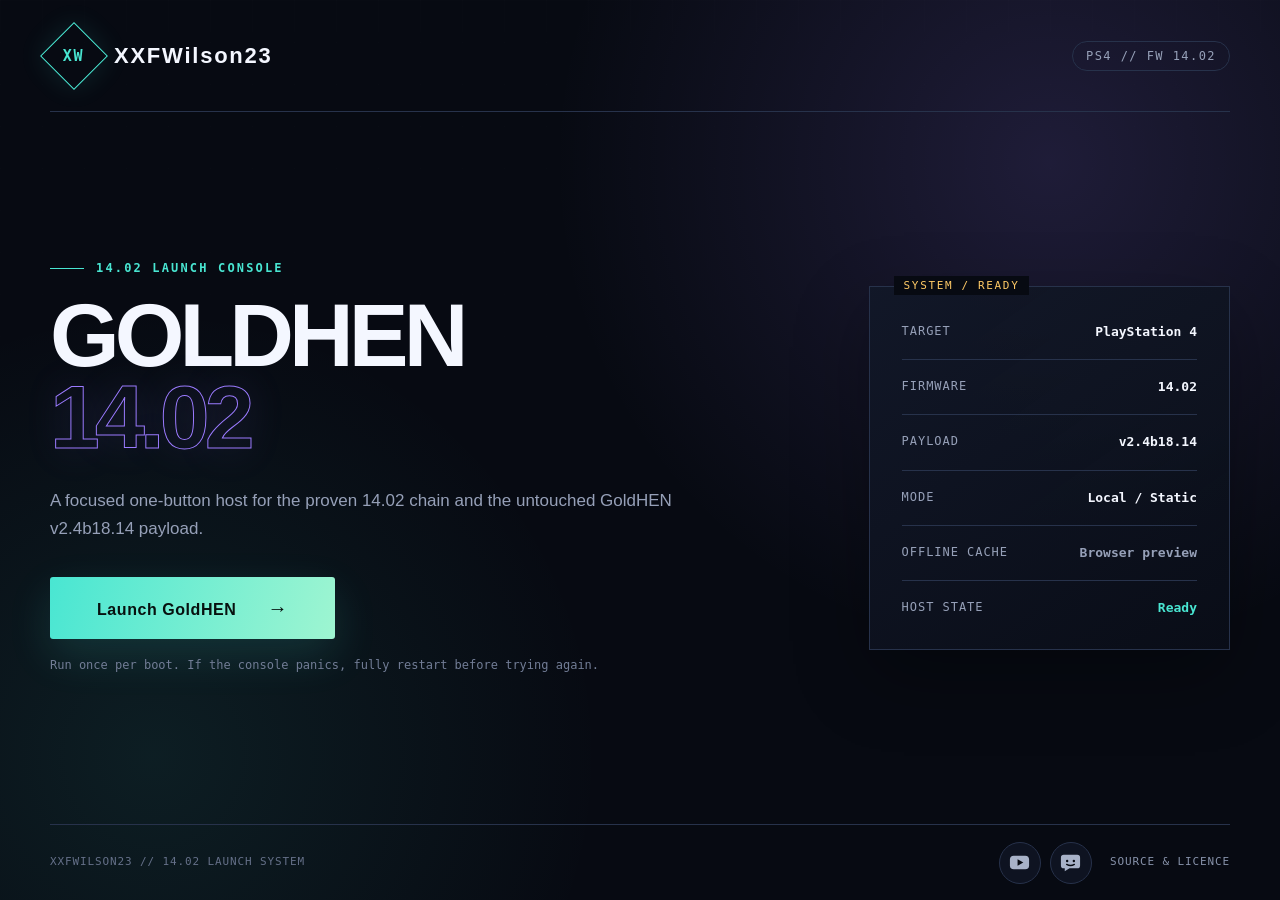
==== commit cca7baea: "Add social link icons" ====
--- a/index.html
+++ b/index.html
@@ -247,6 +247,50 @@
     footer a { color: #8792aa; text-decoration: none; }
     footer a:focus, footer a:hover { color: var(--cyan); }
 
+    .footer-actions,
+    .social-links {
+      display: flex;
+      align-items: center;
+    }
+
+    .footer-actions { gap: 18px; }
+    .social-links { gap: 9px; }
+
+    .social-icon {
+      width: 42px;
+      height: 42px;
+      display: inline-flex;
+      align-items: center;
+      justify-content: center;
+      border: 1px solid var(--line);
+      border-radius: 50%;
+      background: rgba(17,23,38,.78);
+      color: #a8b2c8;
+      transition: color .16s ease, background .16s ease, border-color .16s ease, transform .16s ease;
+    }
+
+    .social-icon svg { width: 23px; height: 23px; }
+
+    .social-icon:focus,
+    .social-icon:hover {
+      color: #fff;
+      outline: 2px solid rgba(255,255,255,.76);
+      outline-offset: 3px;
+      transform: translateY(-2px);
+    }
+
+    .social-icon.youtube:focus,
+    .social-icon.youtube:hover {
+      border-color: #ff3158;
+      background: #e9163d;
+    }
+
+    .social-icon.discord:focus,
+    .social-icon.discord:hover {
+      border-color: #8791ff;
+      background: #5865f2;
+    }
+
     @media (max-width: 820px) {
       .shell { width: min(100% - 36px, 700px); }
       header { min-height: 92px; }
@@ -259,7 +303,8 @@
       .brand { font-size: 17px; }
       .firmware { display: none; }
       .launch { width: 100%; min-width: 0; }
-      footer { align-items: flex-start; flex-direction: column; justify-content: center; }
+      footer { align-items: flex-start; flex-direction: column; justify-content: center; padding: 16px 0; }
+      .footer-actions { width: 100%; justify-content: space-between; }
     }
   </style>
 </head>
@@ -291,7 +336,25 @@
 
     <footer>
       <span>XXFWilson23 // 14.02 launch system</span>
-      <a href="https://github.com/KTMWILSON23/afterglow-goldhen-host">Source &amp; licence</a>
+      <div class="footer-actions">
+        <nav class="social-links" aria-label="XXFWilson23 social links">
+          <a class="social-icon youtube" href="https://youtube.com/@XXFWilson23" aria-label="Open XXFWilson23 on YouTube" title="YouTube">
+            <svg viewBox="0 0 24 24" aria-hidden="true" focusable="false">
+              <rect x="2" y="5" width="20" height="14" rx="4" fill="currentColor"></rect>
+              <path d="M10 8.5 16 12l-6 3.5z" fill="#070a12"></path>
+            </svg>
+          </a>
+          <a class="social-icon discord" href="https://discord.gg/gvd6nz8kQ4" aria-label="Join the XXFWilson23 Discord" title="Discord">
+            <svg viewBox="0 0 24 24" aria-hidden="true" focusable="false">
+              <path d="M5 4h14a3 3 0 0 1 3 3v8a3 3 0 0 1-3 3h-8l-5 3v-3H5a3 3 0 0 1-3-3V7a3 3 0 0 1 3-3z" fill="currentColor"></path>
+              <circle cx="8.5" cy="10.5" r="1.25" fill="#070a12"></circle>
+              <circle cx="15.5" cy="10.5" r="1.25" fill="#070a12"></circle>
+              <path d="M8 14c2.3 1.35 5.7 1.35 8 0" fill="none" stroke="#070a12" stroke-width="1.5" stroke-linecap="round"></path>
+            </svg>
+          </a>
+        </nav>
+        <a href="https://github.com/KTMWILSON23/afterglow-goldhen-host">Source &amp; licence</a>
+      </div>
     </footer>
   </div>
 
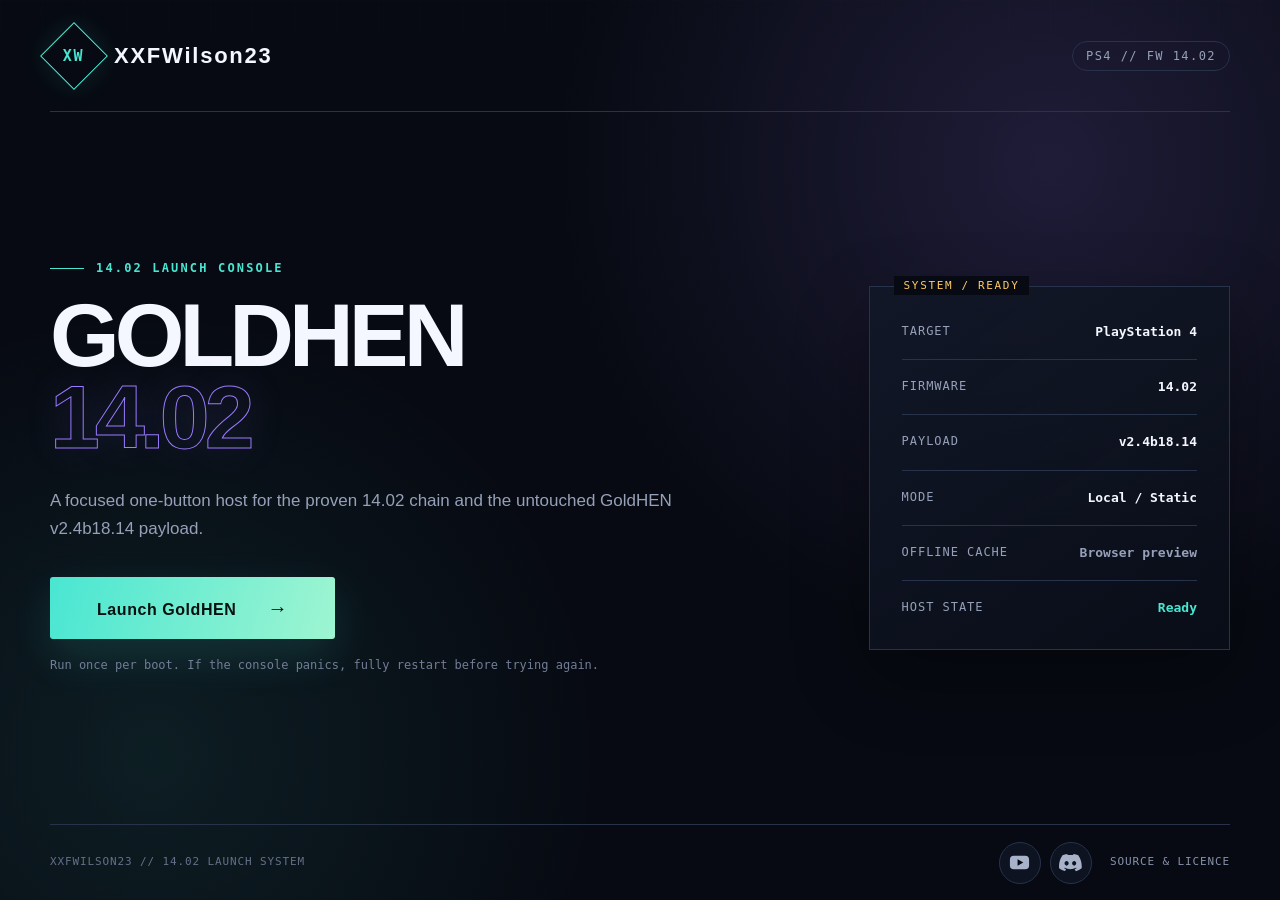
==== commit 7415a47b: "Use official Discord icon" ====
--- a/index.html
+++ b/index.html
@@ -345,11 +345,8 @@
             </svg>
           </a>
           <a class="social-icon discord" href="https://discord.gg/gvd6nz8kQ4" aria-label="Join the XXFWilson23 Discord" title="Discord">
-            <svg viewBox="0 0 24 24" aria-hidden="true" focusable="false">
-              <path d="M5 4h14a3 3 0 0 1 3 3v8a3 3 0 0 1-3 3h-8l-5 3v-3H5a3 3 0 0 1-3-3V7a3 3 0 0 1 3-3z" fill="currentColor"></path>
-              <circle cx="8.5" cy="10.5" r="1.25" fill="#070a12"></circle>
-              <circle cx="15.5" cy="10.5" r="1.25" fill="#070a12"></circle>
-              <path d="M8 14c2.3 1.35 5.7 1.35 8 0" fill="none" stroke="#070a12" stroke-width="1.5" stroke-linecap="round"></path>
+            <svg viewBox="0 0 64 48" aria-hidden="true" focusable="false">
+              <path d="M40.575 0C39.9562 1.09866 39.4006 2.2352 38.8954 3.397C34.0967 2.67719 29.2096 2.67719 24.3982 3.397C23.9057 2.2352 23.3374 1.09866 22.7186 0C18.2104 0.770324 13.8157 2.12155 9.64839 4.02841C1.38951 16.2652 -0.845688 28.1863 0.265599 39.9432C5.10222 43.517 10.5197 46.2447 16.2909 47.9874C17.5916 46.2447 18.7407 44.3883 19.7257 42.4562C17.8568 41.7616 16.0509 40.8903 14.3208 39.88C14.7755 39.5517 15.2175 39.2107 15.6468 38.8824C25.7873 43.6559 37.5316 43.6559 47.6847 38.8824C48.1141 39.236 48.5561 39.577 49.0107 39.88C47.2806 40.9029 45.4748 41.7616 43.5931 42.4688C44.5781 44.4009 45.7273 46.2573 47.028 48C52.7991 46.2573 58.2167 43.5422 63.0533 39.9684C64.3666 26.3299 60.8055 14.5099 53.6452 4.04104C49.4905 2.13418 45.0959 0.782952 40.5876 0.0252565L40.575 0ZM21.1401 32.7072C18.0209 32.7072 15.4321 29.8785 15.4321 26.3804C15.4321 22.8824 17.9199 20.041 21.1275 20.041C24.3351 20.041 26.886 22.895 26.8354 26.3804C26.7849 29.8658 24.3224 32.7072 21.1401 32.7072ZM42.1788 32.7072C39.047 32.7072 36.4834 29.8785 36.4834 26.3804C36.4834 22.8824 38.9712 20.041 42.1788 20.041C45.3864 20.041 47.9246 22.895 47.8741 26.3804C47.8236 29.8658 45.3611 32.7072 42.1788 32.7072Z" fill="currentColor"></path>
             </svg>
           </a>
         </nav>
